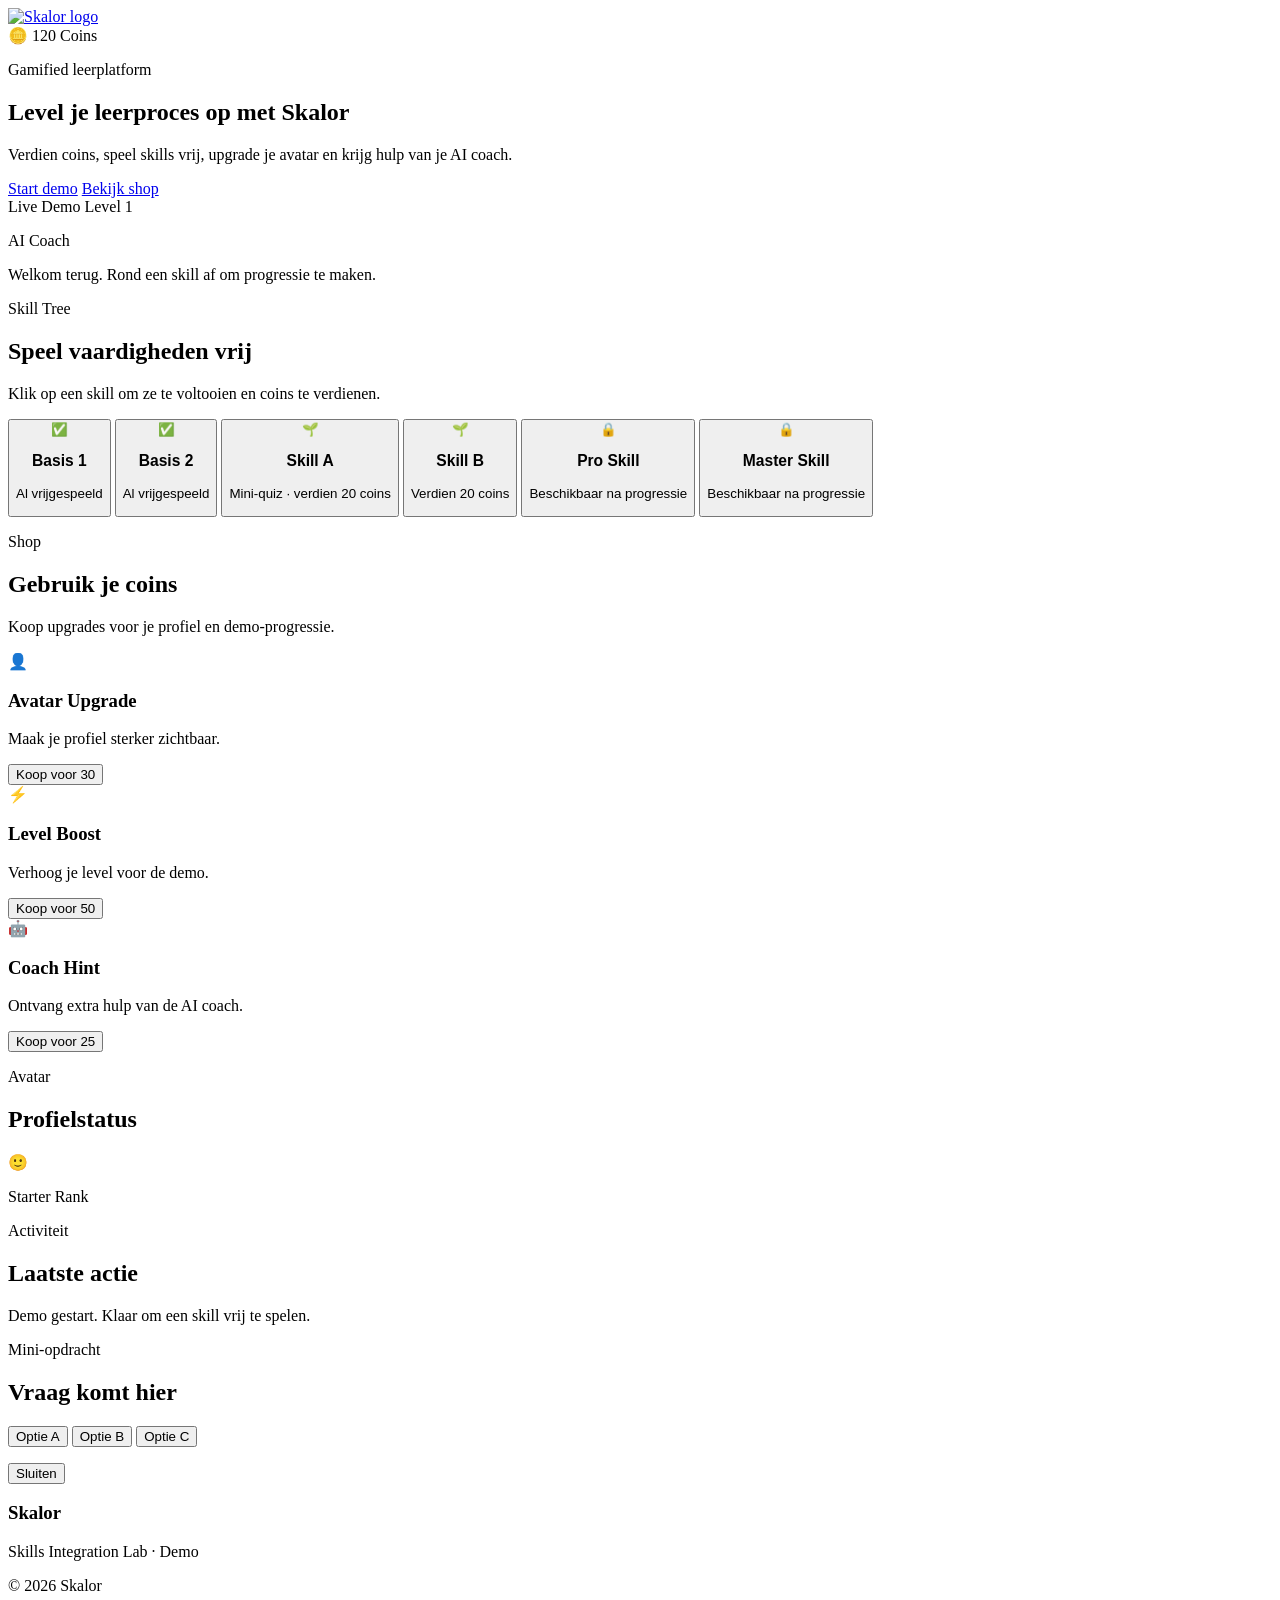
==== templates/demo.html @ 2d676d46 "Rename demo_page_1.html to demo.html" ====
<!DOCTYPE html>
<html lang="nl">
<head>
    <meta charset="UTF-8" />
    <meta name="viewport" content="width=device-width, initial-scale=1.0" />
    <meta name="description" content="Skalor demo - gamified leerplatform voor middelbare scholieren." />
    <title>Skalor Demo</title>

    <link rel="stylesheet" href="../static/css/main.css" />
    <link rel="stylesheet" href="../static/css/global_vars.css" />
    <link rel="stylesheet" href="../static/css/demo.css" />
</head>
<body>
<header class="site-header">
    <div class="container nav-wrapper">
        <a href="#top" class="brand" aria-label="Ga naar boven">
            <img src="../static/images/Skalor_Logo.png" alt="Skalor logo" class="brand-logo" />
        </a>

        <div class="nav-actions">
            <span class="coin-badge">🪙 <span id="coin-count">120</span> Coins</span>
        </div>
    </div>
</header>

<main id="top">
    <section class="hero-section">
        <div class="container hero-grid">
            <div class="hero-content">
                <p class="eyebrow">Gamified leerplatform</p>
                <h1>Level je leerproces op met <span>Skalor</span></h1>
                <p class="hero-text">
                    Verdien coins, speel skills vrij, upgrade je avatar en krijg hulp van je AI coach.
                </p>

                <div class="hero-actions">
                    <a href="#skill-tree" class="btn btn-primary">Start demo</a>
                    <a href="#shop" class="btn btn-outline">Bekijk shop</a>
                </div>
            </div>

            <div class="hero-card glass-card">
                <div class="hero-card-top">
                    <span class="status-badge">Live Demo</span>
                    <span class="status-badge">Level <span id="player-level">1</span></span>
                </div>

                <div class="coach-message">
                    <p class="coach-label">AI Coach</p>
                    <p id="coach-text">Welkom terug. Rond een skill af om progressie te maken.</p>
                </div>
            </div>
        </div>
    </section>

    <section id="skill-tree" class="section">
        <div class="container">
            <div class="section-heading center">
                <p class="eyebrow">Skill Tree</p>
                <h2>Speel vaardigheden vrij</h2>
                <p>Klik op een skill om ze te voltooien en coins te verdienen.</p>
            </div>

            <div class="feature-grid">
                <button class="feature-card glass-card skill-btn unlocked" data-skill="Basis 1" data-reward="0">
                    <div class="feature-icon">✅</div>
                    <h3>Basis 1</h3>
                    <p>Al vrijgespeeld</p>
                </button>

                <button class="feature-card glass-card skill-btn unlocked" data-skill="Basis 2" data-reward="0">
                    <div class="feature-icon">✅</div>
                    <h3>Basis 2</h3>
                    <p>Al vrijgespeeld</p>
                </button>

                <button
                        class="feature-card glass-card skill-btn unlockable interactive-skill"
                        data-skill="Skill A"
                        data-reward="20"
                        data-question="Wat is 2 + 2?"
                        data-option-a="3"
                        data-option-b="4"
                        data-option-c="5"
                        data-correct="4"
                >
                    <div class="feature-icon">🌱</div>
                    <h3>Skill A</h3>
                    <p>Mini-quiz · verdien 20 coins</p>
                </button>

                <button class="feature-card glass-card skill-btn unlockable" data-skill="Skill B" data-reward="20">
                    <div class="feature-icon">🌱</div>
                    <h3>Skill B</h3>
                    <p>Verdien 20 coins</p>
                </button>

                <button class="feature-card glass-card skill-btn locked" data-skill="Pro Skill" data-reward="40">
                    <div class="feature-icon">🔒</div>
                    <h3>Pro Skill</h3>
                    <p>Beschikbaar na progressie</p>
                </button>

                <button class="feature-card glass-card skill-btn locked" data-skill="Master Skill" data-reward="40">
                    <div class="feature-icon">🔒</div>
                    <h3>Master Skill</h3>
                    <p>Beschikbaar na progressie</p>
                </button>
            </div>
        </div>
    </section>

    <section id="shop" class="section alt-section">
        <div class="container">
            <div class="section-heading center">
                <p class="eyebrow">Shop</p>
                <h2>Gebruik je coins</h2>
                <p>Koop upgrades voor je profiel en demo-progressie.</p>
            </div>

            <div class="feature-grid">
                <article class="feature-card glass-card">
                    <div class="feature-icon">👤</div>
                    <h3>Avatar Upgrade</h3>
                    <p>Maak je profiel sterker zichtbaar.</p>
                    <button class="btn btn-primary buy-btn" data-cost="30" data-item="Avatar Upgrade">
                        Koop voor 30
                    </button>
                </article>

                <article class="feature-card glass-card">
                    <div class="feature-icon">⚡</div>
                    <h3>Level Boost</h3>
                    <p>Verhoog je level voor de demo.</p>
                    <button class="btn btn-primary buy-btn" data-cost="50" data-item="Level Boost">
                        Koop voor 50
                    </button>
                </article>

                <article class="feature-card glass-card">
                    <div class="feature-icon">🤖</div>
                    <h3>Coach Hint</h3>
                    <p>Ontvang extra hulp van de AI coach.</p>
                    <button class="btn btn-primary buy-btn" data-cost="25" data-item="Coach Hint">
                        Koop voor 25
                    </button>
                </article>
            </div>
        </div>
    </section>

    <section class="section">
        <div class="container split-layout">
            <div class="glass-card progress-panel">
                <p class="eyebrow">Avatar</p>
                <h2>Profielstatus</h2>
                <div class="feature-icon" id="avatar-icon">🙂</div>
                <p id="avatar-status">Starter Rank</p>
            </div>

            <div class="glass-card ai-panel">
                <p class="eyebrow">Activiteit</p>
                <h2>Laatste actie</h2>
                <div class="chat-bubble coach" id="activity-log">
                    Demo gestart. Klaar om een skill vrij te spelen.
                </div>
            </div>
        </div>
    </section>
</main>

<!-- QUIZ MODAL -->
<div id="quiz-modal" class="quiz-modal hidden" aria-hidden="true">
    <div class="quiz-box glass-card">
        <p class="eyebrow">Mini-opdracht</p>
        <h2 id="quiz-question">Vraag komt hier</h2>

        <div class="quiz-options">
            <button class="quiz-option" data-answer="" id="quiz-option-a">Optie A</button>
            <button class="quiz-option" data-answer="" id="quiz-option-b">Optie B</button>
            <button class="quiz-option" data-answer="" id="quiz-option-c">Optie C</button>
        </div>

        <p id="quiz-feedback"></p>

        <div class="quiz-actions">
            <button id="quiz-close" class="btn btn-outline">Sluiten</button>
        </div>
    </div>
</div>

<footer class="site-footer">
    <div class="container footer-wrapper">
        <div>
            <h3>Skalor</h3>
            <p>Skills Integration Lab · Demo</p>
        </div>
        <div>
            <p>&copy; 2026 Skalor</p>
        </div>
    </div>
</footer>

<script src="../static/js/app_demo.js"></script>
</body>
</html>
---- static/css/main.css ----
@import "@global_vars.css";
/* Demo Pages below */
@import "@index.css";
@import "@demo.css";
---- static/css/global_vars.css ----
:root {
  --skalor-primary: #1FC3E0;        /* Main brand color – used for primary buttons, highlights, and key UI elements */
  --skalor-primary-dark: #0A84FF;   /* Darker blue – used for gradients, hover states, and depth */
  --skalor-accent: #6FE7F7;         /* Light cyan – used for glow effects, accents, and subtle highlights */

  --skalor-gold: #F2C94C;           /* Gold accent – represents rewards, achievements, coins */
  --skalor-gold-light: #FFD966;     /* Lighter gold – used for hover states or softer reward visuals */

  --bg-main: #0F172A;               /* Main background – dark base for the entire app */
  --bg-surface: #1E293B;            /* Card background – used for panels, cards, containers */
  --bg-light: #334155;              /* Elevated surface – used for hover states or layered UI elements */

  --text-primary: #F8FAFC;          /* Primary text – main readable text on dark backgrounds */
  --text-secondary: #CBD5F5;        /* Secondary text – subtitles, descriptions */
  --text-muted: #94A3B8;            /* Muted text – placeholders, hints, less important info */
}
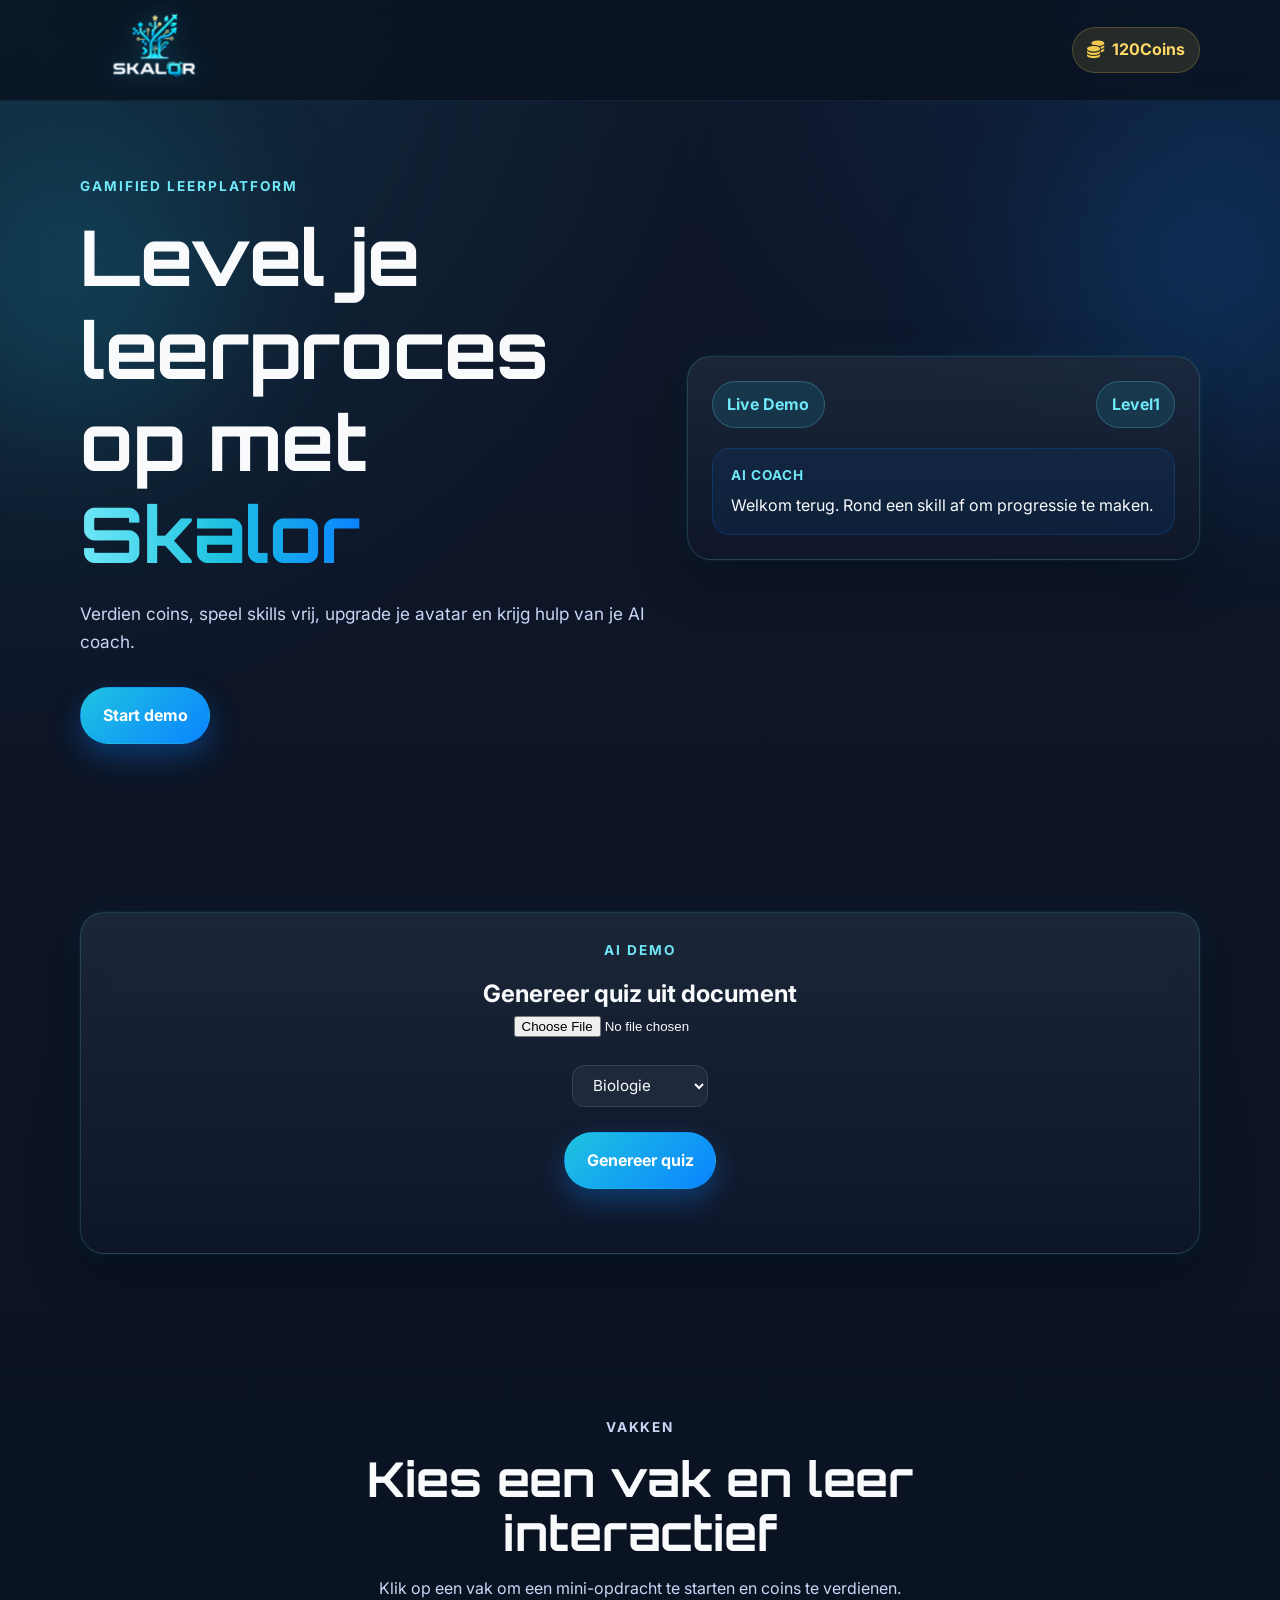
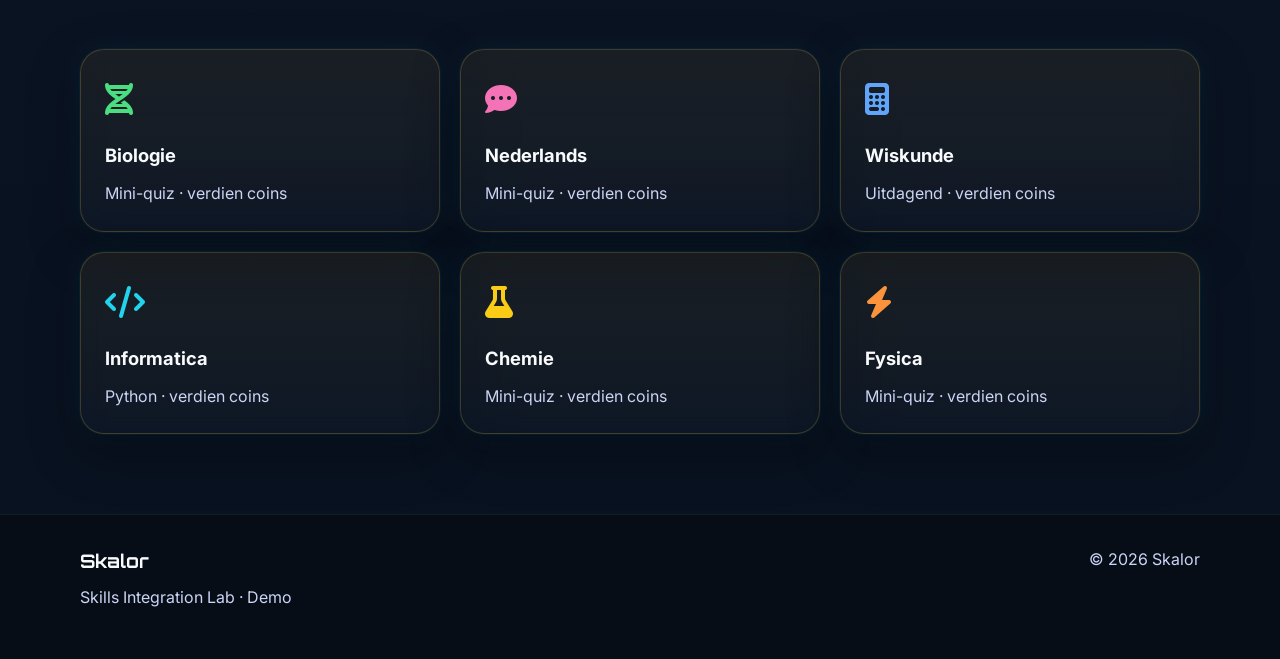
==== commit 79d60940: "add demo" ====
--- a/templates/demo.html
+++ b/templates/demo.html
@@ -1,206 +1,186 @@
 <!DOCTYPE html>
 <html lang="nl">
 <head>
-    <meta charset="UTF-8" />
-    <meta name="viewport" content="width=device-width, initial-scale=1.0" />
-    <meta name="description" content="Skalor demo - gamified leerplatform voor middelbare scholieren." />
-    <title>Skalor Demo</title>
+  <meta charset="UTF-8" />
+  <meta name="viewport" content="width=device-width, initial-scale=1.0" />
+  <meta name="description" content="Skalor demo - gamified leerplatform voor middelbare scholieren." />
+  <title>Skalor Demo</title>
 
-    <link rel="stylesheet" href="../static/css/main.css" />
-    <link rel="stylesheet" href="../static/css/global_vars.css" />
-    <link rel="stylesheet" href="../static/css/demo.css" />
+  <link rel="stylesheet" href="https://cdnjs.cloudflare.com/ajax/libs/font-awesome/6.5.0/css/all.min.css">
+
+  <link rel="stylesheet" href="../static/css/main.css" />
+  <link rel="stylesheet" href="../static/css/global_vars.css" />
+  <link rel="stylesheet" href="../static/css/demo.css" />
 </head>
 <body>
-<header class="site-header">
+  <header class="site-header">
     <div class="container nav-wrapper">
-        <a href="#top" class="brand" aria-label="Ga naar boven">
-            <img src="../static/images/Skalor_Logo.png" alt="Skalor logo" class="brand-logo" />
-        </a>
+      <a href="#top" class="brand" aria-label="Ga naar boven">
+        <img src="../static/images/Skalor_Logo.png" alt="Skalor logo" class="brand-logo" />
+      </a>
 
-        <div class="nav-actions">
-            <span class="coin-badge">🪙 <span id="coin-count">120</span> Coins</span>
+      <div class="nav-actions">
+        <span class="coin-badge">
+          <i class="fa-solid fa-coins"></i>
+          <span id="coin-count">120</span> Coins
+        </span>
+      </div>
+    </div>
+  </header>
+
+  <main id="top">
+    <section class="hero-section">
+      <div class="container hero-grid">
+        <div class="hero-content">
+          <p class="eyebrow">Gamified leerplatform</p>
+          <h1>Level je leerproces op met <span>Skalor</span></h1>
+          <p class="hero-text">
+            Verdien coins, speel skills vrij, upgrade je avatar en krijg hulp van je AI coach.
+          </p>
+
+          <div class="hero-actions">
+            <a href="#ai" class="btn btn-primary">Start demo</a>
+          </div>
         </div>
-    </div>
-</header>
 
-<main id="top">
-    <section class="hero-section">
-        <div class="container hero-grid">
-            <div class="hero-content">
-                <p class="eyebrow">Gamified leerplatform</p>
-                <h1>Level je leerproces op met <span>Skalor</span></h1>
-                <p class="hero-text">
-                    Verdien coins, speel skills vrij, upgrade je avatar en krijg hulp van je AI coach.
-                </p>
+        <div class="hero-card glass-card">
+          <div class="hero-card-top">
+            <span class="status-badge">Live Demo</span>
+            <span class="status-badge">Level <span id="player-level">1</span></span>
+          </div>
 
-                <div class="hero-actions">
-                    <a href="#skill-tree" class="btn btn-primary">Start demo</a>
-                    <a href="#shop" class="btn btn-outline">Bekijk shop</a>
-                </div>
-            </div>
-
-            <div class="hero-card glass-card">
-                <div class="hero-card-top">
-                    <span class="status-badge">Live Demo</span>
-                    <span class="status-badge">Level <span id="player-level">1</span></span>
-                </div>
-
-                <div class="coach-message">
-                    <p class="coach-label">AI Coach</p>
-                    <p id="coach-text">Welkom terug. Rond een skill af om progressie te maken.</p>
-                </div>
-            </div>
+          <div class="coach-message">
+            <p class="coach-label">AI Coach</p>
+            <p id="coach-text">Welkom terug. Rond een skill af om progressie te maken.</p>
+          </div>
         </div>
+      </div>
     </section>
 
-    <section id="skill-tree" class="section">
-        <div class="container">
-            <div class="section-heading center">
-                <p class="eyebrow">Skill Tree</p>
-                <h2>Speel vaardigheden vrij</h2>
-                <p>Klik op een skill om ze te voltooien en coins te verdienen.</p>
-            </div>
+    <!-- AI -->
+    <section id="ai" class="section">
+      <div class="container" style="margin-top: 2rem;">
+        <div class="glass-card" style="padding: 1.5rem; text-align: center;">
+          <p class="eyebrow">AI Demo</p>
+          <h2>Genereer quiz uit document</h2>
 
-            <div class="feature-grid">
-                <button class="feature-card glass-card skill-btn unlocked" data-skill="Basis 1" data-reward="0">
-                    <div class="feature-icon">✅</div>
-                    <h3>Basis 1</h3>
-                    <p>Al vrijgespeeld</p>
-                </button>
+          <input type="file" id="file-input" accept=".txt" />
+          <br /><br />
+          <select id="subject-select">
+            <option value="Biologie">Biologie</option>
+            <option value="Nederlands">Nederlands</option>
+            <option value="Wiskunde">Wiskunde</option>
+            <option value="Informatica">Informatica</option>
+            <option value="Chemie">Chemie</option>
+            <option value="Fysica">Fysica</option>
+          </select>
 
-                <button class="feature-card glass-card skill-btn unlocked" data-skill="Basis 2" data-reward="0">
-                    <div class="feature-icon">✅</div>
-                    <h3>Basis 2</h3>
-                    <p>Al vrijgespeeld</p>
-                </button>
+          <br /><br />
 
-                <button
-                        class="feature-card glass-card skill-btn unlockable interactive-skill"
-                        data-skill="Skill A"
-                        data-reward="20"
-                        data-question="Wat is 2 + 2?"
-                        data-option-a="3"
-                        data-option-b="4"
-                        data-option-c="5"
-                        data-correct="4"
-                >
-                    <div class="feature-icon">🌱</div>
-                    <h3>Skill A</h3>
-                    <p>Mini-quiz · verdien 20 coins</p>
-                </button>
-
-                <button class="feature-card glass-card skill-btn unlockable" data-skill="Skill B" data-reward="20">
-                    <div class="feature-icon">🌱</div>
-                    <h3>Skill B</h3>
-                    <p>Verdien 20 coins</p>
-                </button>
-
-                <button class="feature-card glass-card skill-btn locked" data-skill="Pro Skill" data-reward="40">
-                    <div class="feature-icon">🔒</div>
-                    <h3>Pro Skill</h3>
-                    <p>Beschikbaar na progressie</p>
-                </button>
-
-                <button class="feature-card glass-card skill-btn locked" data-skill="Master Skill" data-reward="40">
-                    <div class="feature-icon">🔒</div>
-                    <h3>Master Skill</h3>
-                    <p>Beschikbaar na progressie</p>
-                </button>
-            </div>
+          <button id="generate-btn" class="btn btn-primary">
+            Genereer quiz
+          </button>
+          <p id="upload-status" class="upload-status"></p>
         </div>
+      </div>
     </section>
 
-    <section id="shop" class="section alt-section">
-        <div class="container">
-            <div class="section-heading center">
-                <p class="eyebrow">Shop</p>
-                <h2>Gebruik je coins</h2>
-                <p>Koop upgrades voor je profiel en demo-progressie.</p>
+    <!-- Skill Tree -->
+    
+    <section id="skill-tree" class="section">
+      <div class="container">
+        <div class="section-heading center">
+          <p class="eyebrow">Vakken</p>
+          <h2>Kies een vak en leer interactief</h2>
+          <p>Klik op een vak om een mini-opdracht te starten en coins te verdienen.</p>
+        </div>
+
+        <div class="feature-grid">
+          <button
+            class="feature-card glass-card skill-btn unlockable interactive-skill"
+            data-skill="Biologie"
+          >
+            <div class="feature-icon bio">
+              <i class="fa-solid fa-dna"></i>
             </div>
+            <h3>Biologie</h3>
+            <p>Mini-quiz · verdien coins</p>
+          </button>
 
-            <div class="feature-grid">
-                <article class="feature-card glass-card">
-                    <div class="feature-icon">👤</div>
-                    <h3>Avatar Upgrade</h3>
-                    <p>Maak je profiel sterker zichtbaar.</p>
-                    <button class="btn btn-primary buy-btn" data-cost="30" data-item="Avatar Upgrade">
-                        Koop voor 30
-                    </button>
-                </article>
+          <button
+            class="feature-card glass-card skill-btn unlockable interactive-skill"
+            data-skill="Nederlands"
+          >
+            <div class="feature-icon lang">
+              <i class="fa-solid fa-comment-dots"></i>
+            </div>
+            <h3>Nederlands</h3>
+            <p>Mini-quiz · verdien coins</p>
+          </button>
 
-                <article class="feature-card glass-card">
-                    <div class="feature-icon">⚡</div>
-                    <h3>Level Boost</h3>
-                    <p>Verhoog je level voor de demo.</p>
-                    <button class="btn btn-primary buy-btn" data-cost="50" data-item="Level Boost">
-                        Koop voor 50
-                    </button>
-                </article>
+          <button
+            class="feature-card glass-card skill-btn unlockable interactive-skill"
+            data-skill="Wiskunde"
+          >
+            <div class="feature-icon math">
+              <i class="fa-solid fa-calculator"></i>
+            </div>
+            <h3>Wiskunde</h3>
+            <p>Uitdagend · verdien coins</p>
+          </button>
 
-                <article class="feature-card glass-card">
-                    <div class="feature-icon">🤖</div>
-                    <h3>Coach Hint</h3>
-                    <p>Ontvang extra hulp van de AI coach.</p>
-                    <button class="btn btn-primary buy-btn" data-cost="25" data-item="Coach Hint">
-                        Koop voor 25
-                    </button>
-                </article>
+          <button
+            class="feature-card glass-card skill-btn unlockable interactive-skill"
+            data-skill="Informatica"
+          >
+            <div class="feature-icon code">
+              <i class="fa-solid fa-code"></i>
             </div>
+            <h3>Informatica</h3>
+            <p>Python · verdien coins</p>
+          </button>
+
+          <button
+            class="feature-card glass-card skill-btn unlockable interactive-skill"
+            data-skill="Chemie"
+          >
+            <div class="feature-icon chem">
+              <i class="fa-solid fa-flask"></i>
+            </div>
+            <h3>Chemie</h3>
+            <p>Mini-quiz · verdien coins</p>
+          </button>
+
+          <button
+            class="feature-card glass-card skill-btn unlockable interactive-skill"
+            data-skill="Fysica"
+          >
+            <div class="feature-icon phys">
+              <i class="fa-solid fa-bolt"></i>
+            </div>
+            <h3>Fysica</h3>
+            <p>Mini-quiz · verdien coins</p>
+          </button>
         </div>
+      </div>
     </section>
 
-    <section class="section">
-        <div class="container split-layout">
-            <div class="glass-card progress-panel">
-                <p class="eyebrow">Avatar</p>
-                <h2>Profielstatus</h2>
-                <div class="feature-icon" id="avatar-icon">🙂</div>
-                <p id="avatar-status">Starter Rank</p>
-            </div>
+    <!-- Skill Tree -->
+  </main>
+   
+  <footer class="site-footer">
+    <div class="container footer-wrapper">
+      <div>
+        <h3>Skalor</h3>
+        <p>Skills Integration Lab · Demo</p>
+      </div>
+      <div>
+        <p>&copy; 2026 Skalor</p>
+      </div>
+    </div>
+  </footer>
 
-            <div class="glass-card ai-panel">
-                <p class="eyebrow">Activiteit</p>
-                <h2>Laatste actie</h2>
-                <div class="chat-bubble coach" id="activity-log">
-                    Demo gestart. Klaar om een skill vrij te spelen.
-                </div>
-            </div>
-        </div>
-    </section>
-</main>
-
-<!-- QUIZ MODAL -->
-<div id="quiz-modal" class="quiz-modal hidden" aria-hidden="true">
-    <div class="quiz-box glass-card">
-        <p class="eyebrow">Mini-opdracht</p>
-        <h2 id="quiz-question">Vraag komt hier</h2>
-
-        <div class="quiz-options">
-            <button class="quiz-option" data-answer="" id="quiz-option-a">Optie A</button>
-            <button class="quiz-option" data-answer="" id="quiz-option-b">Optie B</button>
-            <button class="quiz-option" data-answer="" id="quiz-option-c">Optie C</button>
-        </div>
-
-        <p id="quiz-feedback"></p>
-
-        <div class="quiz-actions">
-            <button id="quiz-close" class="btn btn-outline">Sluiten</button>
-        </div>
-    </div>
-</div>
-
-<footer class="site-footer">
-    <div class="container footer-wrapper">
-        <div>
-            <h3>Skalor</h3>
-            <p>Skills Integration Lab · Demo</p>
-        </div>
-        <div>
-            <p>&copy; 2026 Skalor</p>
-        </div>
-    </div>
-</footer>
-
-<script src="../static/js/app_demo.js"></script>
+  <script src="../static/js/app_demo.js"></script>
+  <script src="../static/js/ai_demo.js"></script>
 </body>
-</html>
+</html>
--- a/static/css/main.css
+++ b/static/css/main.css
@@ -1,4 +1,6 @@
+@import url('https://fonts.googleapis.com/css2?family=Inter:ital,opsz,wght@0,14..32,100..900;1,14..32,100..900&display=swap');
+@import url('https://fonts.googleapis.com/css2?family=Orbitron:wght@600;700;800&display=swap');
 @import "@global_vars.css";
-/* Demo Pages below */
 @import "@index.css";
-@import "@demo.css";+@import "@demo.css";
+
--- a/static/css/demo.css
+++ b/static/css/demo.css
@@ -0,0 +1,781 @@
+/* SKALOR DEMO CSS */
+
+:root {
+  scroll-behavior: smooth;
+}
+
+* {
+  margin: 0;
+  padding: 0;
+  box-sizing: border-box;
+}
+
+html {
+  font-size: 16px;
+}
+
+body {
+  min-height: 100vh;
+  font-family: 'Inter', sans-serif;
+  background:
+    radial-gradient(circle at top left, rgba(31, 195, 224, 0.14), transparent 28%),
+    radial-gradient(circle at top right, rgba(10, 132, 255, 0.12), transparent 24%),
+    linear-gradient(180deg, var(--bg-main) 0%, #08111f 100%);
+  color: var(--text-primary);
+  line-height: 1.6;
+  overflow-x: hidden;
+}
+
+a {
+  color: inherit;
+  text-decoration: none;
+}
+
+img {
+  display: block;
+  max-width: 100%;
+}
+
+button {
+  font: inherit;
+  color: inherit;
+  background: none;
+}
+
+.container {
+  width: min(1120px, calc(100% - 2rem));
+  margin-inline: auto;
+}
+
+.section {
+  padding: 5rem 0;
+}
+
+.alt-section {
+  background: linear-gradient(180deg, rgba(255, 255, 255, 0.015), rgba(255, 255, 255, 0.03));
+  border-top: 1px solid rgba(111, 231, 247, 0.08);
+  border-bottom: 1px solid rgba(111, 231, 247, 0.08);
+}
+
+.center {
+  text-align: center;
+}
+
+.eyebrow {
+  display: inline-block;
+  margin-bottom: 0.85rem;
+  color: var(--skalor-accent);
+  font-size: 0.85rem;
+  font-weight: 700;
+  letter-spacing: 0.14em;
+  text-transform: uppercase;
+}
+
+.section-heading {
+  max-width: 760px;
+  margin: 0 auto 3rem;
+}
+
+.section-heading h2,
+.split-layout h2,
+.hero-content h1,
+.quiz-box h2,
+.site-footer h3,
+.brand-text {
+  font-family: 'Orbitron', sans-serif;
+}
+
+.section-heading h2,
+.split-layout h2,
+.quiz-box h2 {
+  font-size: clamp(2rem, 4vw, 3rem);
+  line-height: 1.12;
+  margin-bottom: 1rem;
+}
+
+.section-heading p,
+.split-layout p {
+  color: var(--text-secondary);
+}
+
+.glass-card {
+  background: linear-gradient(180deg, rgba(30, 41, 59, 0.84), rgba(15, 23, 42, 0.92));
+  border: 1px solid rgba(111, 231, 247, 0.16);
+  border-radius: 24px;
+  box-shadow:
+    0 0 0 1px rgba(31, 195, 224, 0.05),
+    0 18px 50px rgba(0, 0, 0, 0.35),
+    0 0 30px rgba(31, 195, 224, 0.08);
+  backdrop-filter: blur(10px);
+}
+
+.btn {
+  display: inline-flex;
+  align-items: center;
+  justify-content: center;
+  gap: 0.5rem;
+  min-height: 48px;
+  padding: 0.9rem 1.35rem;
+  border-radius: 999px;
+  border: 1px solid transparent;
+  font-weight: 700;
+  cursor: pointer;
+  transition:
+    transform 0.22s ease,
+    box-shadow 0.22s ease,
+    background 0.22s ease,
+    border-color 0.22s ease;
+}
+
+.btn:hover {
+  transform: translateY(-2px);
+}
+
+.btn-primary {
+  background: linear-gradient(135deg, var(--skalor-primary), var(--skalor-primary-dark));
+  color: white;
+  box-shadow: 0 12px 28px rgba(10, 132, 255, 0.32);
+}
+
+.btn-primary:hover {
+  box-shadow: 0 16px 34px rgba(10, 132, 255, 0.42);
+}
+
+.btn-outline,
+.btn-secondary {
+  background: rgba(255, 255, 255, 0.03);
+  color: var(--text-primary);
+  border-color: rgba(111, 231, 247, 0.24);
+}
+
+.btn-outline:hover,
+.btn-secondary:hover {
+  background: rgba(111, 231, 247, 0.08);
+  border-color: rgba(111, 231, 247, 0.42);
+}
+
+/* HEADER */
+
+.site-header {
+  position: sticky;
+  top: 0;
+  z-index: 1000;
+  background: rgba(8, 17, 31, 0.78);
+  border-bottom: 1px solid rgba(111, 231, 247, 0.08);
+  backdrop-filter: blur(16px);
+}
+
+.nav-wrapper {
+  display: flex;
+  align-items: center;
+  justify-content: space-between;
+  gap: 1rem;
+  min-height: 84px;
+}
+
+.brand {
+  display: flex;
+  align-items: center;
+  gap: 0.85rem;
+  flex-shrink: 0;
+}
+
+.brand-logo {
+  
+  height: 100px;
+  width: auto;
+  transform: scale(1.05);
+  object-fit: contain;
+  flex-shrink: 0;
+  filter: drop-shadow(0 0 12px rgba(31, 195, 224, 0.35));
+}
+
+.brand-text {
+  font-size: 1.5rem;
+  font-weight: 800;
+  letter-spacing: 0.08em;
+}
+
+.nav-actions {
+  display: flex;
+  align-items: center;
+  gap: 0.75rem;
+}
+
+.coin-badge,
+.status-badge {
+  display: inline-flex;
+  align-items: center;
+  justify-content: center;
+  min-height: 40px;
+  padding: 0.6rem 0.9rem;
+  border-radius: 999px;
+  font-weight: 700;
+  white-space: nowrap;
+}
+
+.coin-badge {
+  background: rgba(242, 201, 76, 0.12);
+  color: var(--skalor-gold-light);
+  border: 1px solid rgba(242, 201, 76, 0.22);
+}
+
+.status-badge {
+  background: rgba(31, 195, 224, 0.12);
+  color: var(--skalor-accent);
+  border: 1px solid rgba(111, 231, 247, 0.24);
+}
+
+/* HERO */
+
+.hero-section {
+  position: relative;
+  padding: 4.5rem 0 3.5rem;
+  overflow: hidden;
+}
+
+.hero-section::before,
+.hero-section::after {
+  content: '';
+  position: absolute;
+  border-radius: 50%;
+  filter: blur(80px);
+  z-index: 0;
+}
+
+.hero-section::before {
+  width: 280px;
+  height: 280px;
+  top: 3rem;
+  left: -4rem;
+  background: rgba(31, 195, 224, 0.18);
+}
+
+.hero-section::after {
+  width: 340px;
+  height: 340px;
+  right: -6rem;
+  top: 1rem;
+  background: rgba(10, 132, 255, 0.14);
+}
+
+.hero-grid {
+  position: relative;
+  z-index: 1;
+  display: grid;
+  grid-template-columns: 1.05fr 0.95fr;
+  align-items: center;
+  gap: 2.5rem;
+}
+
+.hero-content h1 {
+  font-size: clamp(2.8rem, 6vw, 5rem);
+  line-height: 1.2;
+  margin-bottom: 1.25rem;
+}
+
+.hero-content h1 span {
+  background: linear-gradient(90deg, var(--skalor-accent), var(--skalor-primary), var(--skalor-primary-dark));
+  -webkit-background-clip: text;
+  background-clip: text;
+  color: transparent;
+}
+
+.hero-text {
+  max-width: 60ch;
+  color: var(--text-secondary);
+  font-size: 1.08rem;
+}
+
+.hero-actions {
+  display: flex;
+  flex-wrap: wrap;
+  gap: 1rem;
+  margin-top: 2rem;
+}
+
+.hero-card {
+  padding: 1.5rem;
+}
+
+.hero-card-top {
+  display: flex;
+  align-items: center;
+  justify-content: space-between;
+  gap: 1rem;
+  margin-bottom: 1.25rem;
+}
+
+.coach-message {
+  padding: 1rem 1.1rem;
+  border-radius: 18px;
+  background: rgba(10, 132, 255, 0.08);
+  border: 1px solid rgba(10, 132, 255, 0.18);
+}
+
+.coach-label {
+  color: var(--skalor-accent);
+  font-size: 0.85rem;
+  font-weight: 700;
+  letter-spacing: 0.08em;
+  text-transform: uppercase;
+  margin-bottom: 0.35rem;
+}
+
+/* GRID / CARDS */
+
+.feature-grid {
+  display: grid;
+  grid-template-columns: repeat(3, minmax(0, 1fr));
+  gap: 1.25rem;
+}
+
+.feature-card {
+  padding: 1.5rem;
+  border: 1px solid rgba(111, 231, 247, 0.16);
+  transition:
+    transform 0.25s ease,
+    border-color 0.25s ease,
+    box-shadow 0.25s ease,
+    opacity 0.2s ease,
+    background 0.2s ease;
+}
+
+.feature-card h3 {
+  font-size: 1.15rem;
+  margin-bottom: 0.65rem;
+}
+
+.feature-card p {
+  color: var(--text-secondary);
+}
+
+.feature-icon {
+  font-size: 2rem;
+  margin-bottom: 1rem;
+}
+
+/* SKILL TREE */
+
+.skill-btn {
+  width: 100%;
+  text-align: left;
+  cursor: pointer;
+}
+
+.skill-btn:hover {
+  transform: translateY(-6px);
+}
+
+.skill-btn h3,
+.skill-btn p,
+.skill-btn .feature-icon {
+  pointer-events: none;
+}
+
+.skill-btn.unlocked {
+  border-color: rgba(111, 231, 247, 0.28);
+  background: linear-gradient(180deg, rgba(31, 195, 224, 0.12), rgba(255, 255, 255, 0.03));
+}
+
+.skill-btn.unlocked .feature-icon {
+  filter: drop-shadow(0 0 12px rgba(111, 231, 247, 0.25));
+}
+
+.skill-btn.unlockable {
+  border-color: rgba(242, 201, 76, 0.2);
+  background: linear-gradient(180deg, rgba(242, 201, 76, 0.07), rgba(255, 255, 255, 0.025));
+}
+
+.skill-btn.unlockable:hover {
+  border-color: rgba(242, 201, 76, 0.45);
+  box-shadow:
+    0 16px 36px rgba(0, 0, 0, 0.28),
+    0 0 24px rgba(242, 201, 76, 0.08);
+}
+
+.skill-btn.locked {
+  opacity: 0.68;
+  border-color: rgba(148, 163, 184, 0.18);
+  background: rgba(255, 255, 255, 0.02);
+}
+
+.skill-btn.locked:hover {
+  transform: none;
+  box-shadow: none;
+}
+
+/* SHOP */
+
+.buy-btn {
+  width: 100%;
+  margin-top: 1rem;
+}
+
+/* BOTTOM PANELS */
+
+.split-layout {
+  display: grid;
+  grid-template-columns: repeat(2, minmax(0, 1fr));
+  align-items: stretch;
+  gap: 2rem;
+}
+
+.progress-panel,
+.ai-panel {
+  padding: 1.75rem;
+  min-height: 260px;
+}
+
+.progress-panel {
+  display: flex;
+  flex-direction: column;
+  justify-content: center;
+  align-items: flex-start;
+}
+
+.progress-panel .feature-icon {
+  font-size: 4rem;
+  margin: 1rem 0;
+}
+
+.ai-panel {
+  display: flex;
+  flex-direction: column;
+  justify-content: center;
+}
+
+#avatar-status {
+  color: var(--text-secondary);
+  font-size: 1.05rem;
+}
+
+.chat-bubble {
+  margin-top: 1rem;
+  padding: 0.95rem 1rem;
+  border-radius: 18px;
+  background: rgba(255, 255, 255, 0.05);
+  color: var(--text-primary);
+  border: 1px solid rgba(111, 231, 247, 0.16);
+  border-bottom-left-radius: 8px;
+}
+
+/* QUIZ MODAL */
+
+.quiz-modal {
+  position: fixed;
+  inset: 0;
+  z-index: 2000;
+  display: flex;
+  align-items: center;
+  justify-content: center;
+  padding: 1rem;
+  background: rgba(2, 6, 12, 0.78);
+  backdrop-filter: blur(8px);
+}
+
+.hidden {
+  display: none;
+}
+
+.quiz-box {
+  width: min(560px, 100%);
+  padding: 2rem;
+  text-align: center;
+}
+
+.quiz-box h2 {
+  font-size: clamp(1.7rem, 4vw, 2.5rem);
+}
+
+.quiz-options {
+  display: grid;
+  gap: 1rem;
+  margin: 1.5rem 0 1rem;
+}
+
+.quiz-option {
+  width: 100%;
+  padding: 1rem 1.2rem;
+  border-radius: 18px;
+  border: 1px solid rgba(111, 231, 247, 0.18);
+  background: rgba(255, 255, 255, 0.035);
+  color: var(--text-primary);
+  font-weight: 600;
+  cursor: pointer;
+  transition:
+    transform 0.2s ease,
+    border-color 0.2s ease,
+    background 0.2s ease,
+    box-shadow 0.2s ease;
+}
+
+.quiz-option:hover {
+  transform: translateY(-2px);
+  border-color: rgba(111, 231, 247, 0.4);
+  background: rgba(111, 231, 247, 0.08);
+}
+
+.quiz-option.correct {
+  border-color: rgba(111, 231, 247, 0.45);
+  background: rgba(31, 195, 224, 0.14);
+  box-shadow: 0 0 20px rgba(31, 195, 224, 0.15);
+}
+
+.quiz-option.wrong {
+  border-color: rgba(255, 110, 110, 0.45);
+  background: rgba(255, 110, 110, 0.08);
+}
+
+#quiz-feedback {
+  min-height: 1.5rem;
+  margin-top: 0.75rem;
+  color: var(--text-secondary);
+  font-weight: 600;
+}
+
+.quiz-actions {
+  display: flex;
+  justify-content: center;
+  margin-top: 1.5rem;
+}
+
+/* FOOTER */
+
+.site-footer {
+  padding: 2rem 0 3rem;
+  border-top: 1px solid rgba(111, 231, 247, 0.08);
+  background: rgba(5, 10, 18, 0.55);
+}
+
+.footer-wrapper {
+  display: flex;
+  justify-content: space-between;
+  gap: 2rem;
+}
+
+.site-footer h3 {
+  margin-bottom: 0.5rem;
+}
+
+.site-footer p {
+  color: var(--text-secondary);
+}
+
+/* JS HELPER STATES */
+
+#coach-text,
+#activity-log,
+#avatar-status,
+#coin-count,
+#player-level,
+#avatar-icon,
+#quiz-feedback {
+  transition: all 0.2s ease;
+}
+
+.is-completed {
+  border-color: rgba(111, 231, 247, 0.38) !important;
+  box-shadow: 0 0 24px rgba(31, 195, 224, 0.12);
+}
+
+.is-completed .feature-icon {
+  transform: scale(1.05);
+}
+
+.is-purchased {
+  border-color: rgba(242, 201, 76, 0.4) !important;
+  box-shadow: 0 0 24px rgba(242, 201, 76, 0.1);
+}
+
+.is-purchased .btn {
+  opacity: 0.7;
+  pointer-events: none;
+}
+
+/* COLORS ICONS */
+
+.feature-icon.bio i {
+  color: #4ade80; 
+}
+
+.feature-icon.lang i {
+  color: #f472b6; 
+}
+
+.feature-icon.math i {
+  color: #60a5fa; 
+}
+
+.feature-icon.code i {
+  color: #22d3ee; 
+}
+
+.feature-icon.chem i {
+  color: #facc15; 
+}
+
+.feature-icon.phys i {
+  color: #fb923c; 
+}
+
+.coin-badge i {
+  color: var(--skalor-gold);
+  margin-right: 0.4rem;
+  font-size: 1.1rem;
+}
+
+/* AI SELECT DROPDOWN */
+
+#subject-select {
+  background: var(--bg-surface);
+  color: var(--text-primary);
+  border: 1px solid var(--bg-light);
+  border-radius: 12px;
+  padding: 0.6rem 1rem;
+  font-size: 0.95rem;
+  font-family: 'Inter', sans-serif;
+  cursor: pointer;
+
+  outline: none;
+  transition: all 0.2s ease;
+}
+
+/* Hover */
+#subject-select:hover {
+  border-color: var(--skalor-primary);
+}
+
+/* Focus (klik effect) */
+#subject-select:focus {
+  border-color: var(--skalor-primary);
+  box-shadow: 0 0 0 2px rgba(31, 195, 224, 0.3);
+}
+
+/* Options styling (werkt afhankelijk van browser) */
+#subject-select option {
+  background: var(--bg-surface);
+  color: var(--text-primary);
+}
+
+.upload-status {
+  margin-top: 1rem;
+  min-height: 1.5rem;
+  font-size: 0.95rem;
+  font-weight: 600;
+  color: var(--text-secondary);
+}
+
+.upload-status.success {
+  color: var(--skalor-accent);
+}
+
+.upload-status.error {
+  color: #f87171;
+}
+
+/* RESPONSIVE */
+
+@media (max-width: 1100px) {
+  .hero-grid,
+  .split-layout,
+  .footer-wrapper {
+    grid-template-columns: 1fr;
+  }
+
+  .feature-grid {
+    grid-template-columns: repeat(2, minmax(0, 1fr));
+  }
+
+  .footer-wrapper {
+    display: grid;
+  }
+}
+
+@media (max-width: 768px) {
+  .section {
+    padding: 4rem 0;
+  }
+
+  .nav-wrapper {
+    flex-wrap: wrap;
+    justify-content: center;
+    padding: 1rem 0;
+  }
+
+  .hero-section {
+    padding-top: 3.5rem;
+    padding-bottom: 2.5rem;
+  }
+
+  .hero-grid,
+  .feature-grid,
+  .split-layout {
+    grid-template-columns: 1fr;
+  }
+
+  .brand-logo {
+    width: 42px;
+    height: 42px;
+  }
+
+  .brand-text {
+    font-size: 1.15rem;
+  }
+
+  .hero-card-top {
+    flex-direction: column;
+    align-items: flex-start;
+  }
+
+  .progress-panel,
+  .ai-panel {
+    min-height: auto;
+  }
+
+  .progress-panel .feature-icon {
+    font-size: 3.25rem;
+  }
+
+  .quiz-box {
+    padding: 1.5rem;
+  }
+}
+
+@media (max-width: 480px) {
+  html {
+    font-size: 15px;
+  }
+
+  .container {
+    width: min(100% - 1rem, 1120px);
+  }
+
+  .brand {
+    gap: 0.65rem;
+  }
+
+  .brand-logo {
+    width: 38px;
+    height: 38px;
+  }
+
+  .brand-text {
+    font-size: 1rem;
+    letter-spacing: 0.06em;
+  }
+
+  .btn {
+    width: 100%;
+  }
+
+  .hero-content h1 {
+    font-size: 2.35rem;
+  }
+
+  .progress-panel,
+  .ai-panel,
+  .quiz-box {
+    padding: 1.25rem;
+  }
+}
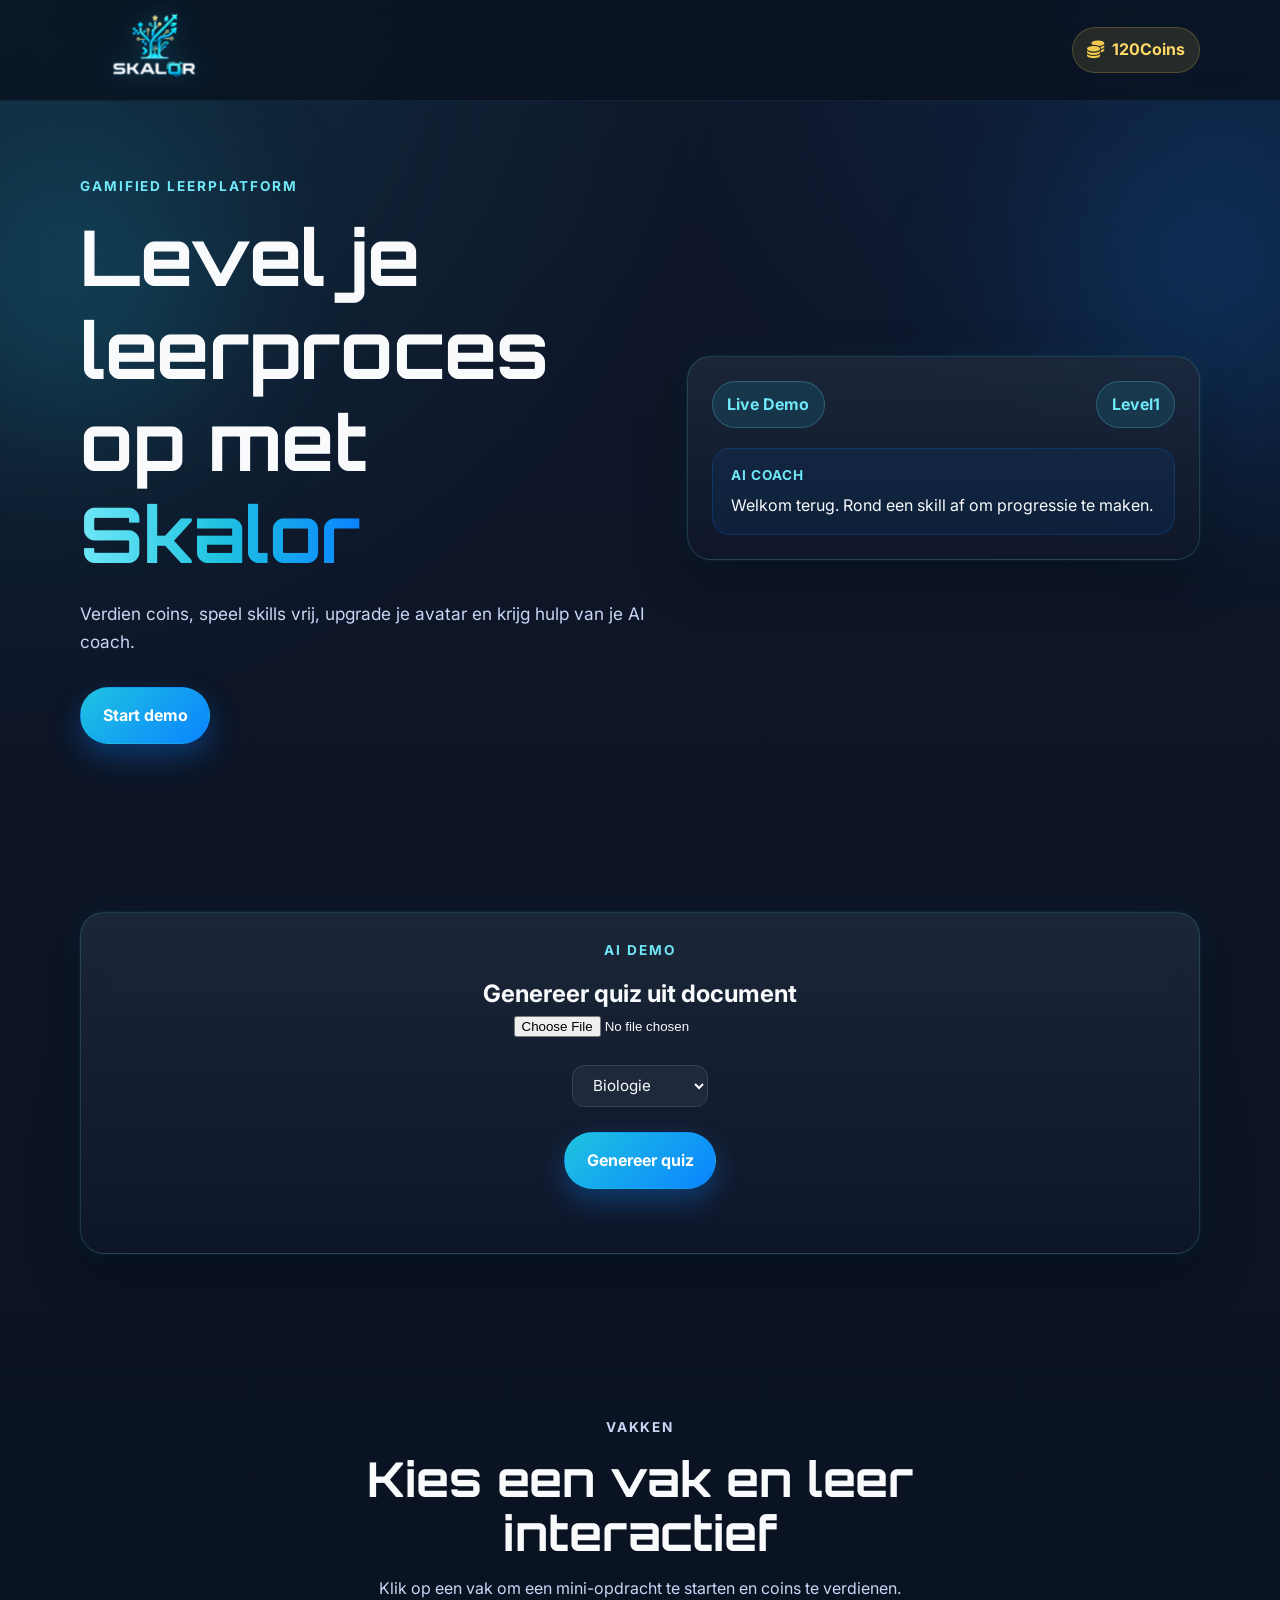
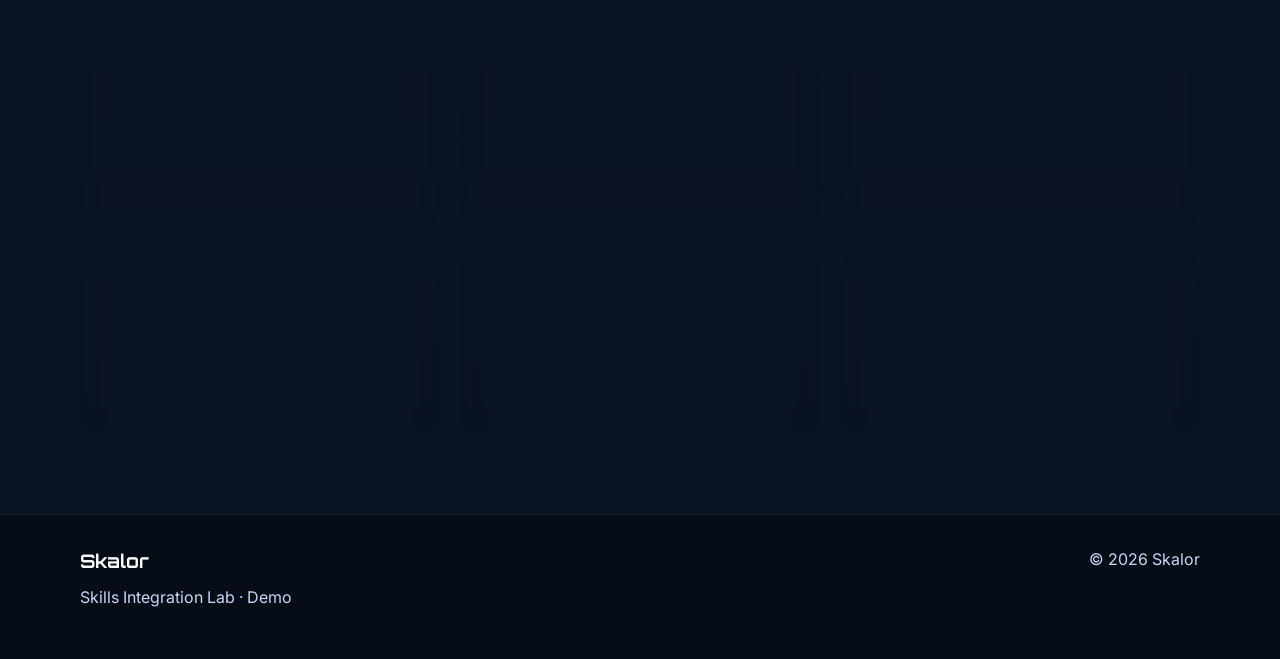
==== commit 5b842ed8: "Merge branch 'main' into nick" ====
--- a/templates/demo.html
+++ b/templates/demo.html
@@ -183,4 +183,4 @@
   <script src="../static/js/app_demo.js"></script>
   <script src="../static/js/ai_demo.js"></script>
 </body>
-</html>+</html>
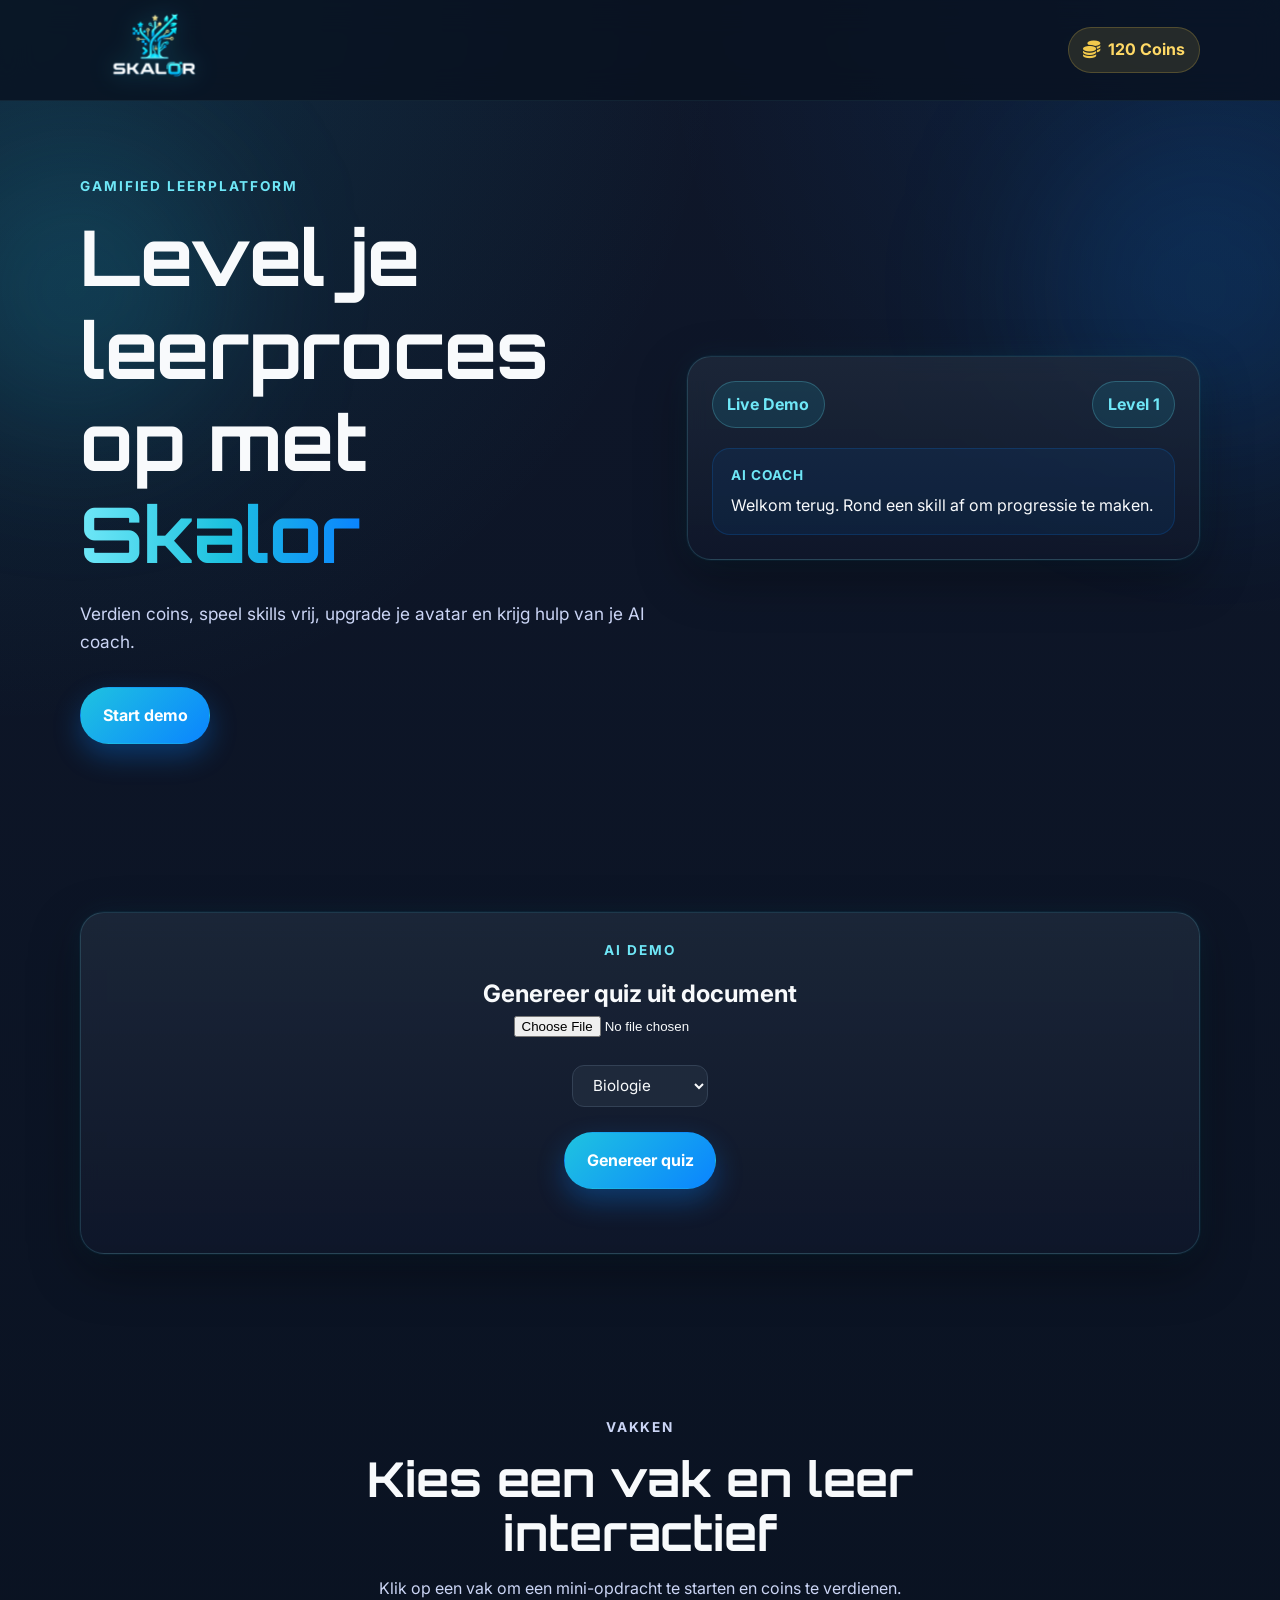
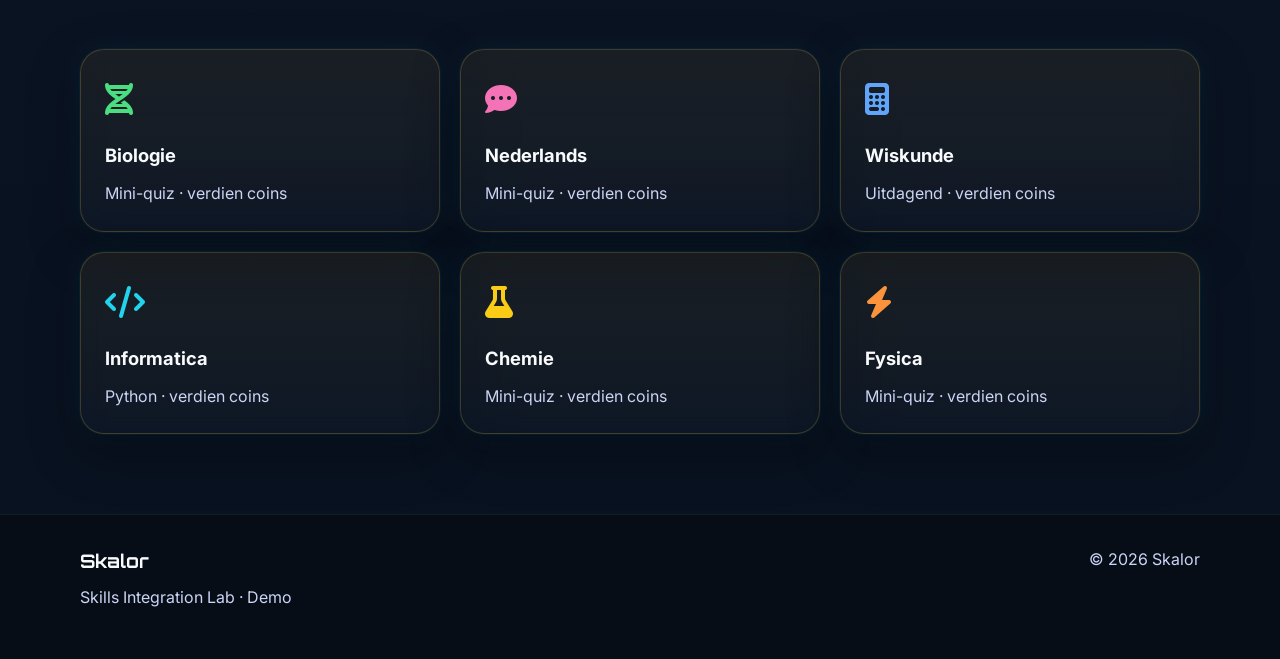
==== commit 75be64d3: "Small Consistency Fixes" ====
--- a/templates/demo.html
+++ b/templates/demo.html
@@ -22,7 +22,8 @@
       <div class="nav-actions">
         <span class="coin-badge">
           <i class="fa-solid fa-coins"></i>
-          <span id="coin-count">120</span> Coins
+          <span id="coin-count">120</span>
+          <span class="coin-label">Coins</span>
         </span>
       </div>
     </div>
@@ -46,7 +47,10 @@
         <div class="hero-card glass-card">
           <div class="hero-card-top">
             <span class="status-badge">Live Demo</span>
-            <span class="status-badge">Level <span id="player-level">1</span></span>
+            <span class="status-badge">
+               <span class="level-label">Level</span>
+                <span id="player-level">1</span>
+                </span>
           </div>
 
           <div class="coach-message">
--- a/static/css/demo.css
+++ b/static/css/demo.css
@@ -202,6 +202,14 @@
   gap: 0.75rem;
 }
 
+.coin-label {
+  margin-left: 0.25rem;
+}
+
+.level-label {
+  margin-right: 0.25rem;
+}
+
 .coin-badge,
 .status-badge {
   display: inline-flex;
@@ -778,4 +786,13 @@
   .quiz-box {
     padding: 1.25rem;
   }
+}
+
+#coin-count,
+#player-level {
+  transition: transform 0.2s ease;
+}
+
+.bump {
+  transform: scale(1.2);
 }
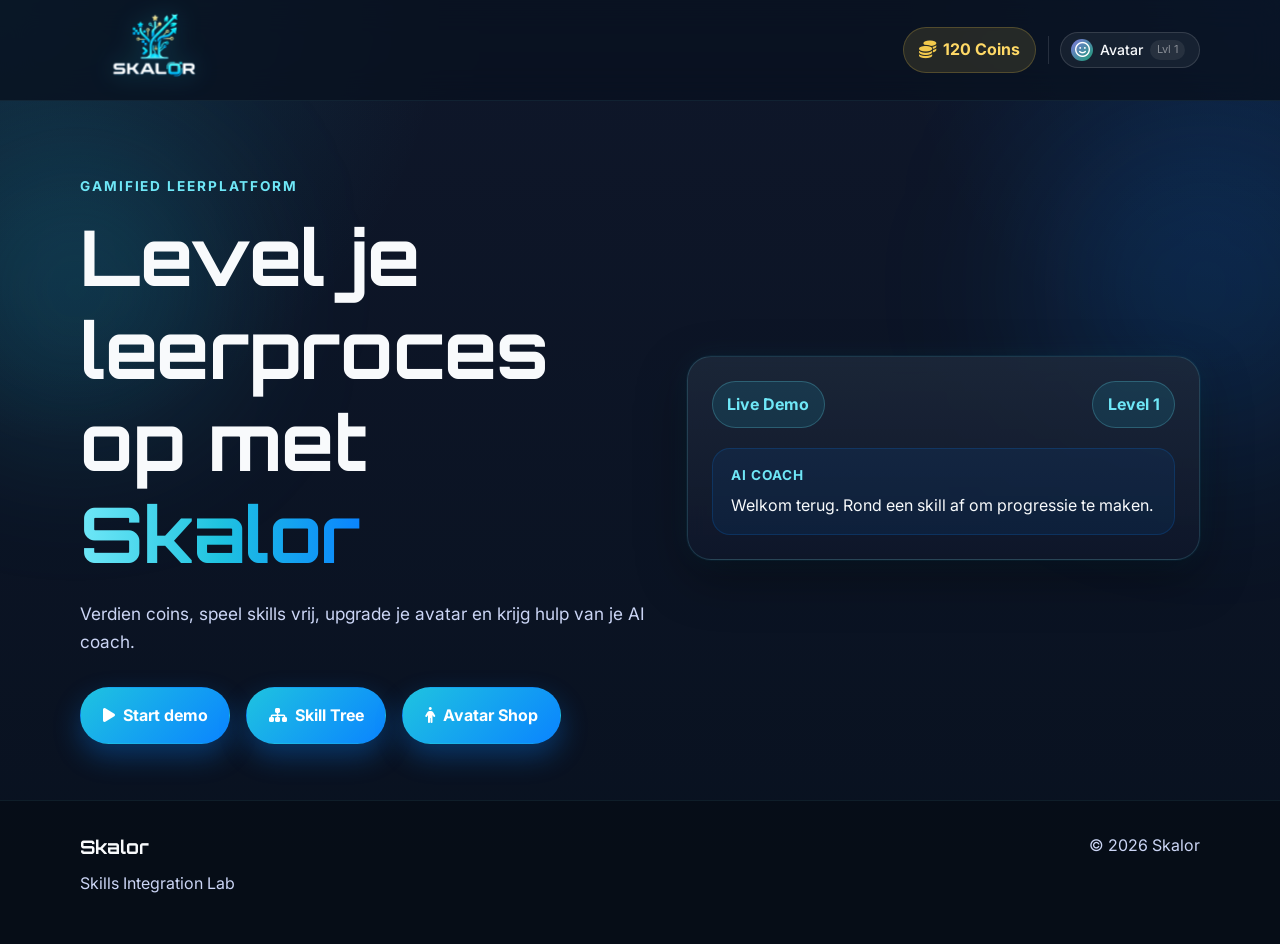
==== commit a3c14a64: "main pagina verder gemaakt" ====
--- a/templates/demo.html
+++ b/templates/demo.html
@@ -11,180 +11,93 @@
   <link rel="stylesheet" href="../static/css/main.css" />
   <link rel="stylesheet" href="../static/css/global_vars.css" />
   <link rel="stylesheet" href="../static/css/demo.css" />
+
+
 </head>
 <body>
-  <header class="site-header">
-    <div class="container nav-wrapper">
-      <a href="#top" class="brand" aria-label="Ga naar boven">
-        <img src="../static/images/Skalor_Logo.png" alt="Skalor logo" class="brand-logo" />
-      </a>
+<header class="site-header">
+  <div class="container nav-wrapper">
+    <a href="#top" class="brand" aria-label="Ga naar boven">
+      <img src="../static/images/Skalor_Logo.png" alt="Skalor logo" class="brand-logo" />
+    </a>
 
-      <div class="nav-actions">
-        <span class="coin-badge">
-          <i class="fa-solid fa-coins"></i>
-          <span id="coin-count">120</span>
-          <span class="coin-label">Coins</span>
-        </span>
+    <div class="nav-actions">
+            <span class="coin-badge">
+                <i class="fa-solid fa-coins"></i>
+                <span id="coin-count">120</span>
+                <span class="coin-label">Coins</span>
+            </span>
+
+      <div class="nav-divider"></div>
+
+      <button class="avatar-badge" id="avatar-btn" aria-label="Bekijk avatar">
+        <div class="avatar-circle" id="avatar-initials">
+          <i class="fa-regular fa-face-smile"></i>
+        </div>
+        <span class="avatar-name">Avatar</span>
+        <span class="avatar-level">Lvl <span id="avatar-level-badge">1</span></span>
+      </button>
+    </div>
+  </div>
+</header>
+
+<main id="top">
+  <section class="hero-section">
+    <div class="container hero-grid">
+      <div class="hero-content">
+        <p class="eyebrow">Gamified leerplatform</p>
+        <h1>Level je leerproces op met <span>Skalor</span></h1>
+        <p class="hero-text">
+          Verdien coins, speel skills vrij, upgrade je avatar en krijg hulp van je AI coach.
+        </p>
+
+        <div class="hero-actions">
+          <a href="#ai" class="btn btn-primary">
+            <i class="fa-solid fa-play"></i>
+            Start demo
+          </a>
+          <a href="main-tree.html" class="btn btn-primary">
+            <i class="fa-solid fa-sitemap"></i>
+            Skill Tree
+          </a>
+          <a href="avatar-shop.html" class="btn btn-primary">
+            <i class="fa-solid fa-person"></i>
+            Avatar Shop
+          </a>
+        </div>
+      </div>
+
+      <div class="hero-card glass-card">
+        <div class="hero-card-top">
+          <span class="status-badge">Live Demo</span>
+          <span class="status-badge">
+                        <span class="level-label">Level</span>
+                        <span id="player-level">1</span>
+                    </span>
+        </div>
+
+        <div class="coach-message">
+          <p class="coach-label">AI Coach</p>
+          <p id="coach-text">Welkom terug. Rond een skill af om progressie te maken.</p>
+        </div>
       </div>
     </div>
-  </header>
+  </section>
+</main>
 
-  <main id="top">
-    <section class="hero-section">
-      <div class="container hero-grid">
-        <div class="hero-content">
-          <p class="eyebrow">Gamified leerplatform</p>
-          <h1>Level je leerproces op met <span>Skalor</span></h1>
-          <p class="hero-text">
-            Verdien coins, speel skills vrij, upgrade je avatar en krijg hulp van je AI coach.
-          </p>
+<footer class="site-footer">
+  <div class="container footer-wrapper">
+    <div>
+      <h3>Skalor</h3>
+      <p>Skills Integration Lab</p>
+    </div>
+    <div>
+      <p>&copy; 2026 Skalor</p>
+    </div>
+  </div>
+</footer>
 
-          <div class="hero-actions">
-            <a href="#ai" class="btn btn-primary">Start demo</a>
-          </div>
-        </div>
-
-        <div class="hero-card glass-card">
-          <div class="hero-card-top">
-            <span class="status-badge">Live Demo</span>
-            <span class="status-badge">
-               <span class="level-label">Level</span>
-                <span id="player-level">1</span>
-                </span>
-          </div>
-
-          <div class="coach-message">
-            <p class="coach-label">AI Coach</p>
-            <p id="coach-text">Welkom terug. Rond een skill af om progressie te maken.</p>
-          </div>
-        </div>
-      </div>
-    </section>
-
-    <!-- AI -->
-    <section id="ai" class="section">
-      <div class="container" style="margin-top: 2rem;">
-        <div class="glass-card" style="padding: 1.5rem; text-align: center;">
-          <p class="eyebrow">AI Demo</p>
-          <h2>Genereer quiz uit document</h2>
-
-          <input type="file" id="file-input" accept=".txt" />
-          <br /><br />
-          <select id="subject-select">
-            <option value="Biologie">Biologie</option>
-            <option value="Nederlands">Nederlands</option>
-            <option value="Wiskunde">Wiskunde</option>
-            <option value="Informatica">Informatica</option>
-            <option value="Chemie">Chemie</option>
-            <option value="Fysica">Fysica</option>
-          </select>
-
-          <br /><br />
-
-          <button id="generate-btn" class="btn btn-primary">
-            Genereer quiz
-          </button>
-          <p id="upload-status" class="upload-status"></p>
-        </div>
-      </div>
-    </section>
-
-    <!-- Skill Tree -->
-    
-    <section id="skill-tree" class="section">
-      <div class="container">
-        <div class="section-heading center">
-          <p class="eyebrow">Vakken</p>
-          <h2>Kies een vak en leer interactief</h2>
-          <p>Klik op een vak om een mini-opdracht te starten en coins te verdienen.</p>
-        </div>
-
-        <div class="feature-grid">
-          <button
-            class="feature-card glass-card skill-btn unlockable interactive-skill"
-            data-skill="Biologie"
-          >
-            <div class="feature-icon bio">
-              <i class="fa-solid fa-dna"></i>
-            </div>
-            <h3>Biologie</h3>
-            <p>Mini-quiz · verdien coins</p>
-          </button>
-
-          <button
-            class="feature-card glass-card skill-btn unlockable interactive-skill"
-            data-skill="Nederlands"
-          >
-            <div class="feature-icon lang">
-              <i class="fa-solid fa-comment-dots"></i>
-            </div>
-            <h3>Nederlands</h3>
-            <p>Mini-quiz · verdien coins</p>
-          </button>
-
-          <button
-            class="feature-card glass-card skill-btn unlockable interactive-skill"
-            data-skill="Wiskunde"
-          >
-            <div class="feature-icon math">
-              <i class="fa-solid fa-calculator"></i>
-            </div>
-            <h3>Wiskunde</h3>
-            <p>Uitdagend · verdien coins</p>
-          </button>
-
-          <button
-            class="feature-card glass-card skill-btn unlockable interactive-skill"
-            data-skill="Informatica"
-          >
-            <div class="feature-icon code">
-              <i class="fa-solid fa-code"></i>
-            </div>
-            <h3>Informatica</h3>
-            <p>Python · verdien coins</p>
-          </button>
-
-          <button
-            class="feature-card glass-card skill-btn unlockable interactive-skill"
-            data-skill="Chemie"
-          >
-            <div class="feature-icon chem">
-              <i class="fa-solid fa-flask"></i>
-            </div>
-            <h3>Chemie</h3>
-            <p>Mini-quiz · verdien coins</p>
-          </button>
-
-          <button
-            class="feature-card glass-card skill-btn unlockable interactive-skill"
-            data-skill="Fysica"
-          >
-            <div class="feature-icon phys">
-              <i class="fa-solid fa-bolt"></i>
-            </div>
-            <h3>Fysica</h3>
-            <p>Mini-quiz · verdien coins</p>
-          </button>
-        </div>
-      </div>
-    </section>
-
-    <!-- Skill Tree -->
-  </main>
-   
-  <footer class="site-footer">
-    <div class="container footer-wrapper">
-      <div>
-        <h3>Skalor</h3>
-        <p>Skills Integration Lab · Demo</p>
-      </div>
-      <div>
-        <p>&copy; 2026 Skalor</p>
-      </div>
-    </div>
-  </footer>
-
-  <script src="../static/js/app_demo.js"></script>
-  <script src="../static/js/ai_demo.js"></script>
+<script src="../static/js/app_demo.js"></script>
+<script src="../static/js/ai_demo.js"></script>
 </body>
-</html>
+</html>
--- a/static/css/demo.css
+++ b/static/css/demo.css
@@ -795,4 +795,57 @@
 
 .bump {
   transform: scale(1.2);
+}
+
+ .nav-divider {
+   width: 0.5px;
+   height: 28px;
+   background: rgba(255, 255, 255, 0.12);
+ }
+
+.avatar-badge {
+  display: flex;
+  align-items: center;
+  gap: 7px;
+  background: rgba(255, 255, 255, 0.06);
+  border: 0.5px solid rgba(255, 255, 255, 0.13);
+  border-radius: 999px;
+  padding: 6px 14px 6px 10px;
+  color: inherit;
+  font-size: 14px;
+  cursor: pointer;
+  transition: background 0.15s;
+  text-decoration: none;
+}
+
+.avatar-badge:hover {
+  background: rgba(255, 255, 255, 0.11);
+}
+
+.avatar-circle {
+  width: 22px;
+  height: 22px;
+  border-radius: 50%;
+  background: linear-gradient(135deg, #7f77dd, #1d9e75);
+  display: flex;
+  align-items: center;
+  justify-content: center;
+  flex-shrink: 0;
+}
+
+.avatar-circle i {
+  font-size: 15px;
+  color: #fff;
+}
+
+.avatar-name {
+  font-weight: 500;
+}
+
+.avatar-level {
+  font-size: 11px;
+  color: rgba(255, 255, 255, 0.45);
+  background: rgba(255, 255, 255, 0.07);
+  border-radius: 999px;
+  padding: 1px 7px;
 }
